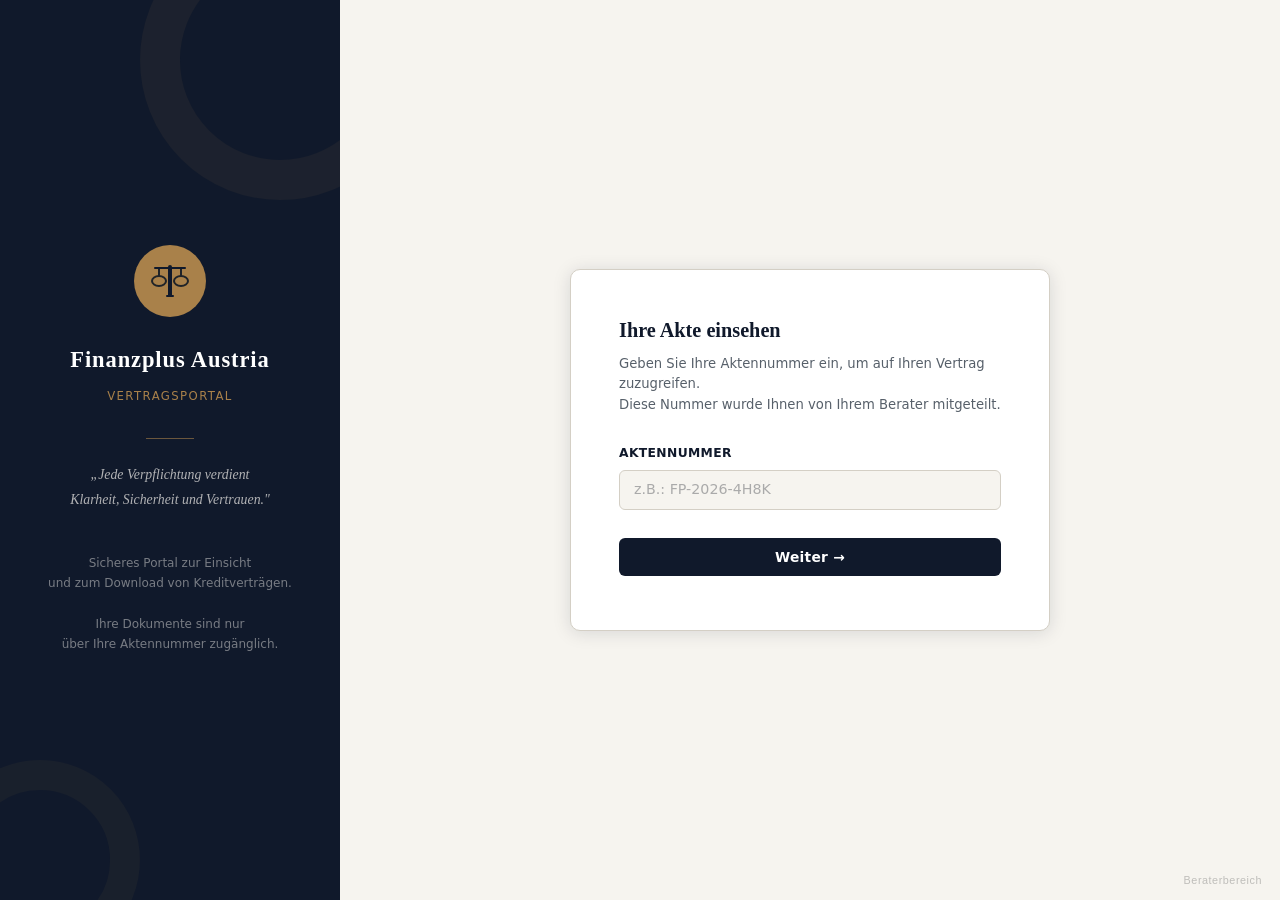
==== index.html @ e2d2e80c "Initial commit: Finanzplus Austria Vertragsportal - Version allemande complète avec corrections de b" ====
<!DOCTYPE html>
<html lang="de">
<head>
  <meta charset="UTF-8" />
  <meta name="viewport" content="width=device-width, initial-scale=1.0" />
  <title>Finanzplus Austria — Vertragsportal</title>
  <link rel="stylesheet" href="src/style.css" />
</head>
<body>

  <!-- ══════════════════════════════════════════
       SCEAU D'AUTHENTIFICATION (overlay animé)
  ══════════════════════════════════════════ -->
  <div id="seal-overlay">
    <svg class="seal-svg" viewBox="0 0 200 200" xmlns="http://www.w3.org/2000/svg">
      <circle cx="100" cy="100" r="92" fill="none" stroke="#A9814A" stroke-width="2.5" stroke-dasharray="6 4"/>
      <circle cx="100" cy="100" r="78" fill="rgba(16,25,43,.95)" stroke="#A9814A" stroke-width="1.5"/>
      <polygon points="100,36 109,70 145,70 116,91 127,128 100,110 73,128 84,91 55,70 91,70"
               fill="none" stroke="#A9814A" stroke-width="1.5" stroke-linejoin="round"/>
      <path id="topArc" d="M 26,100 A 74,74 0 0,1 174,100" fill="none"/>
      <path id="botArc" d="M 174,100 A 74,74 0 0,1 26,100" fill="none"/>
      <text font-family="Georgia,serif" font-size="11" fill="#A9814A" font-weight="600" letter-spacing="3">
        <textPath href="#topArc" startOffset="10%">FINANZPLUS AUSTRIA</textPath>
      </text>
      <text font-family="Georgia,serif" font-size="10" fill="rgba(169,129,74,.65)" letter-spacing="2">
        <textPath href="#botArc" startOffset="12%">DOCUMENT AUTHENTIFIÉ</textPath>
      </text>
      <text x="100" y="110" text-anchor="middle" font-family="Georgia,serif"
            font-size="30" fill="#A9814A" font-weight="700">FP</text>
    </svg>
    <div class="seal-text">Akte geprüft und authentifiziert</div>
  </div>

  <!-- ══════════════════════════════════════════
       ÉCRAN 1 — PAGE D'ACCUEIL CLIENT
  ══════════════════════════════════════════ -->
  <div id="screen-home" class="screen active">

    <aside class="sidebar">
      <div class="sidebar-logo">
        <!-- Icône balance -->
        <svg viewBox="0 0 40 40" xmlns="http://www.w3.org/2000/svg">
          <rect x="18" y="4"  width="4" height="32" rx="2"/>
          <rect x="4"  y="6"  width="32" height="2"  rx="1"/>
          <ellipse cx="9"  cy="20" rx="7" ry="5" fill="none" stroke="currentColor" stroke-width="2"/>
          <ellipse cx="31" cy="20" rx="7" ry="5" fill="none" stroke="currentColor" stroke-width="2"/>
          <line x1="9"  y1="8"  x2="9"  y2="15" stroke="currentColor" stroke-width="2"/>
          <line x1="31" y1="8"  x2="31" y2="15" stroke="currentColor" stroke-width="2"/>
          <rect x="16" y="34" width="8" height="2" rx="1"/>
        </svg>
      </div>
      <div class="sidebar-content">
        <h1>Finanzplus Austria</h1>
        <div class="sidebar-sub">Vertragsportal</div>
        <div class="sidebar-divider"></div>
        <div class="sidebar-tagline">
          „Jede Verpflichtung verdient<br/>Klarheit, Sicherheit und Vertrauen."
        </div>
        <div class="sidebar-tagline2">
          Sicheres Portal zur Einsicht<br/>
          und zum Download von Kreditverträgen.<br/><br/>
          Ihre Dokumente sind nur<br/>
          über Ihre Aktennummer zugänglich.
        </div>
      </div>
    </aside>

    <main class="main-panel">
      <div class="card">

        <!-- VUE : Formulaire de recherche -->
        <div id="view-search">
          <h2 class="card-title">Ihre Akte einsehen</h2>
          <p class="card-desc">
            Geben Sie Ihre Aktennummer ein, um auf Ihren Vertrag zuzugreifen.<br/>
            Diese Nummer wurde Ihnen von Ihrem Berater mitgeteilt.
          </p>
          <div class="form-group">
            <label for="dossierId">Aktennummer</label>
            <input type="text" id="dossierId"
                   placeholder="z.B.: FP-2026-4H8K"
                   maxlength="20"
                   autocomplete="off"
                   spellcheck="false" />
          </div>
          <button class="btn btn-primary" id="btn-search">Weiter &rarr;</button>
          <div id="msg-search" class="msg"></div>
          <div id="attempts-info" class="attempts-info"></div>

          <!-- Résultat dossier (caché par défaut) -->
          <div id="result-block">
            <div class="divider"></div>
            <div class="dossier-card">
              <div class="dossier-label">
                <svg width="13" height="13" viewBox="0 0 16 16" fill="currentColor">
                  <path d="M8 1 10.47 5.53 16 6.34 12 10.24 12.94 15.74 8 13.12 3.06 15.74 4 10.24 0 6.34 5.53 5.53Z"/>
                </svg>
                Akte validiert
              </div>
              <div class="dossier-row"><span>Aktennummer</span><span class="mono" id="res-num">—</span></div>
              <div class="dossier-row"><span>Kunde / Firma</span><span id="res-client">—</span></div>
              <div class="dossier-row"><span>Datei</span><span id="res-file">—</span></div>
              <div class="dossier-row"><span>Einreichungsdatum</span><span id="res-date">—</span></div>
              <button class="btn btn-gold" id="btn-download">
                ⬇&nbsp; Vertrag als PDF herunterladen
              </button>
            </div>
            <button class="btn btn-ghost" id="btn-another">
              ↺ Andere Akte einsehen
            </button>
          </div>
        </div>

        <!-- VUE : Bloqué (trop de tentatives) -->
        <div id="view-blocked" style="display:none">
          <h2 class="card-title card-title--danger">Zugang vorübergehend gesperrt</h2>
          <p class="card-desc" style="margin-top:10px">
            Sie haben zu viele falsche Versuche unternommen. Aus Sicherheitsgründen
            ist die Einsicht gesperrt.
          </p>
          <div class="msg msg-error show">
            Bitte kontaktieren Sie Ihren Berater bei Finanzplus Austria.<br/>
            <strong>+43 1 234 56 78 &mdash; contact@finanzplus.at</strong>
          </div>
        </div>

      </div><!-- /card -->
    </main>

    <!-- Lien discret vers l'espace conseiller -->
    <button class="admin-link" id="admin-link">Beraterbereich</button>
  </div>

  <!-- ══════════════════════════════════════════
       ÉCRAN 2 — CONNEXION ADMIN
  ══════════════════════════════════════════ -->
  <div id="screen-admin-login" class="screen">
    <div class="card card--narrow">
      <div class="admin-login-header">
        <div class="admin-login-icon">
          <svg width="22" height="22" fill="var(--gold)" viewBox="0 0 24 24">
            <path d="M12 2a4 4 0 0 1 4 4 4 4 0 0 1-4 4 4 4 0 0 1-4-4 4 4 0 0 1 4-4m0 10c4.42 0 8 1.79 8 4v2H4v-2c0-2.21 3.58-4 8-4z"/>
          </svg>
        </div>
        <h2 class="card-title" style="text-align:center">Beraterbereich</h2>
        <p class="card-desc" style="text-align:center;margin-bottom:0">
          Zugang nur für Mitarbeiter von Finanzplus Austria.
        </p>
      </div>
      <div class="form-group">
        <label for="admin-pwd">Zugangscode</label>
        <input type="password" id="admin-pwd"
               placeholder="••••••••"
               autocomplete="current-password" />
      </div>
      <button class="btn btn-primary" id="btn-admin-login">Anmelden</button>
      <div id="msg-admin-login" class="msg"></div>
      <button class="btn btn-ghost" id="btn-back-home" style="display:block;margin-top:14px">
        ← Zurück zum Kundenportal
      </button>
    </div>
  </div>

  <!-- ══════════════════════════════════════════
       ÉCRAN 3 — DASHBOARD ADMIN
  ══════════════════════════════════════════ -->
  <div id="screen-admin-dash" class="screen">
    <div class="admin-topbar">
      <div>
        <div class="admin-topbar-title">Finanzplus Austria</div>
        <div class="admin-topbar-sub">Verwaltungskonsole — Aktenverwaltung</div>
      </div>
      <button class="btn-logout" id="btn-logout">Abmelden</button>
    </div>

    <div class="admin-grid">

      <!-- Panneau : Dépôt -->
      <div class="panel">
        <div class="panel-title">
          <div class="panel-icon">
            <svg viewBox="0 0 24 24" fill="var(--gold)">
              <path d="M9 16h6v-6h4l-7-7-7 7h4zm-4 2h14v2H5z"/>
            </svg>
          </div>
          Akte einreichen
        </div>
        <div class="form-group">
          <label for="a-dossier-id">Aktennummer</label>
          <input type="text" id="a-dossier-id"
                 placeholder="FP-2026-XXXX"
                 maxlength="20"
                 autocomplete="off" />
        </div>
        <div class="form-group">
          <label for="a-client">Kunde / Firma</label>
          <input type="text" id="a-client"
                 placeholder="Vollständiger Name oder Firmenname" />
        </div>
        <div class="form-group">
          <label for="a-file">PDF-Datei des Vertrags</label>
          <input type="file" id="a-file" accept=".pdf" />
        </div>
        <button class="btn btn-gold" id="btn-upload">Akte speichern</button>
        <div id="msg-upload" class="msg"></div>
      </div>

      <!-- Panneau : Liste dossiers -->
      <div class="panel">
        <div class="panel-title">
          <div class="panel-icon">
            <svg viewBox="0 0 24 24" fill="var(--gold)">
              <path d="M14 2H6a2 2 0 0 0-2 2v16a2 2 0 0 0 2 2h12a2 2 0 0 0 2-2V8l-6-6zm4 18H6V4h7v5h5v11z"/>
            </svg>
          </div>
          Gespeicherte Akten
          <span class="badge" id="badge-count">0</span>
        </div>
        <div id="msg-delete" class="msg"></div>
        <div class="table-wrap">
          <table>
            <thead>
              <tr>
                <th>Aktennr.</th>
                <th>Kunde</th>
                <th>Datei</th>
                <th>Datum</th>
                <th>Aktion</th>
              </tr>
            </thead>
            <tbody id="admin-table-body"></tbody>
          </table>
          <div id="empty-state" class="empty-state" style="display:none">
            Derzeit keine Akten gespeichert.
          </div>
        </div>
      </div>

    </div><!-- /admin-grid -->
  </div>

  <script src="src/app.js"></script>
</body>
</html>
---- src/style.css ----
/* ══════════════════════════════════════════════════════
   FINANZPLUS AUSTRIA — Feuille de styles principale
   ══════════════════════════════════════════════════════ */

/* ── RESET & VARIABLES ─────────────────────────────── */
*, *::before, *::after { box-sizing: border-box; margin: 0; padding: 0; }

:root {
  --navy:    #10192B;
  --navy2:   #1a2840;
  --gold:    #A9814A;
  --gold-l:  #c9a870;
  --bord:    #7A2436;
  --ivory:   #F6F4EF;
  --ivory2:  #edeae3;
  --white:   #ffffff;
  --text:    #1f2328;
  --muted:   #57606a;
  --border:  #d4cfc5;
  --serif:   'Georgia', 'Times New Roman', serif;
  --sans:    -apple-system, 'Segoe UI', system-ui, sans-serif;
  --mono:    'Courier New', 'Lucida Console', monospace;
  --radius:  6px;
  --shadow:  0 2px 18px rgba(16,25,43,.13);
}

html, body {
  height: 100%;
  font-family: var(--sans);
  font-size: 15px;
  line-height: 1.65;
  color: var(--text);
  background: var(--ivory);
}

/* ── ROUTER ─────────────────────────────────────────── */
.screen          { display: none; }
.screen.active   { display: flex; }

/* ══════════════════════════════════════════════════════
   SCEAU D'AUTHENTIFICATION
══════════════════════════════════════════════════════ */
#seal-overlay {
  display: none;
  position: fixed;
  inset: 0;
  background: rgba(16,25,43,.78);
  z-index: 9999;
  align-items: center;
  justify-content: center;
  flex-direction: column;
}
#seal-overlay.active { display: flex; }

.seal-svg {
  width: 190px;
  height: 190px;
  animation: sealStamp .6s cubic-bezier(.2,1.4,.4,1) forwards;
  transform-origin: center;
  transform: scale(0) rotate(-25deg);
  opacity: 0;
}
@keyframes sealStamp {
  0%   { transform: scale(2.2) rotate(-25deg); opacity: 0; }
  60%  { transform: scale(.88) rotate(3deg);   opacity: 1; }
  100% { transform: scale(1)   rotate(0deg);   opacity: 1; }
}

.seal-text {
  margin-top: 22px;
  font-family: var(--serif);
  font-size: 1.1rem;
  color: var(--gold);
  letter-spacing: .08em;
  animation: fadeInUp .4s .38s ease both;
  opacity: 0;
}
@keyframes fadeInUp {
  from { opacity: 0; transform: translateY(12px); }
  to   { opacity: 1; transform: translateY(0); }
}

/* ══════════════════════════════════════════════════════
   LAYOUT DEUX PANNEAUX (page client)
══════════════════════════════════════════════════════ */
#screen-home {
  min-height: 100vh;
  flex-direction: row;
}

/* ── Sidebar ────────────────────────────────────────── */
.sidebar {
  width: 340px;
  min-height: 100vh;
  background: var(--navy);
  display: flex;
  flex-direction: column;
  align-items: center;
  justify-content: center;
  padding: 48px 36px;
  flex-shrink: 0;
  position: relative;
  overflow: hidden;
}

/* Ornements géométriques discrets */
.sidebar::before {
  content: '';
  position: absolute;
  top: -80px; right: -80px;
  width: 280px; height: 280px;
  border: 40px solid rgba(169,129,74,.08);
  border-radius: 50%;
}
.sidebar::after {
  content: '';
  position: absolute;
  bottom: -60px; left: -60px;
  width: 200px; height: 200px;
  border: 30px solid rgba(169,129,74,.06);
  border-radius: 50%;
}

.sidebar-logo {
  width: 72px; height: 72px;
  background: var(--gold);
  border-radius: 50%;
  display: flex;
  align-items: center;
  justify-content: center;
  margin-bottom: 24px;
  position: relative;
  z-index: 1;
  flex-shrink: 0;
}
.sidebar-logo svg { width: 40px; height: 40px; fill: var(--navy); }

.sidebar-content { position: relative; z-index: 1; }

.sidebar h1 {
  font-family: var(--serif);
  font-size: 1.5rem;
  color: var(--white);
  text-align: center;
  letter-spacing: .04em;
  margin-bottom: 8px;
}
.sidebar-sub {
  font-size: .78rem;
  color: var(--gold);
  text-align: center;
  letter-spacing: .12em;
  text-transform: uppercase;
  margin-bottom: 32px;
}
.sidebar-divider {
  width: 48px; height: 1px;
  background: var(--gold);
  margin: 0 auto 24px;
  opacity: .6;
}
.sidebar-tagline {
  font-family: var(--serif);
  font-size: .92rem;
  color: rgba(246,244,239,.7);
  text-align: center;
  font-style: italic;
  line-height: 1.8;
}
.sidebar-tagline2 {
  font-size: .8rem;
  color: rgba(246,244,239,.45);
  text-align: center;
  margin-top: 40px;
  line-height: 1.7;
}

/* ── Panneau principal ──────────────────────────────── */
.main-panel {
  flex: 1;
  display: flex;
  align-items: center;
  justify-content: center;
  padding: 48px 32px;
  background: var(--ivory);
}

/* ══════════════════════════════════════════════════════
   CARTE GÉNÉRIQUE
══════════════════════════════════════════════════════ */
.card {
  background: var(--white);
  border: 1px solid var(--border);
  border-radius: 10px;
  padding: 44px 48px;
  width: 100%;
  max-width: 480px;
  box-shadow: var(--shadow);
}
.card--narrow { max-width: 400px; }

.card-title {
  font-family: var(--serif);
  font-size: 1.35rem;
  color: var(--navy);
  margin-bottom: 6px;
}
.card-title--danger { color: var(--bord); }

.card-desc {
  font-size: .88rem;
  color: var(--muted);
  margin-bottom: 28px;
  line-height: 1.55;
}
.divider {
  height: 1px;
  background: var(--border);
  margin: 22px 0;
}

/* ══════════════════════════════════════════════════════
   FORMULAIRES
══════════════════════════════════════════════════════ */
.form-group { margin-bottom: 20px; }

label {
  display: block;
  font-size: .82rem;
  font-weight: 600;
  color: var(--navy);
  margin-bottom: 6px;
  letter-spacing: .03em;
  text-transform: uppercase;
}

input[type="text"],
input[type="password"],
input[type="file"] {
  width: 100%;
  padding: 11px 14px;
  border: 1.5px solid var(--border);
  border-radius: var(--radius);
  font-family: var(--mono);
  font-size: .95rem;
  color: var(--text);
  background: var(--ivory);
  transition: border-color .2s, background .2s;
  outline: none;
}
input[type="text"]:focus,
input[type="password"]:focus {
  border-color: var(--gold);
  background: var(--white);
}
input[type="text"]::placeholder { font-family: var(--sans); color: #aaa; }
input[type="file"]              { font-family: var(--sans); font-size: .88rem; cursor: pointer; }

/* ══════════════════════════════════════════════════════
   BOUTONS
══════════════════════════════════════════════════════ */
.btn {
  display: inline-flex;
  align-items: center;
  gap: 8px;
  padding: 11px 24px;
  border: none;
  border-radius: var(--radius);
  font-family: var(--sans);
  font-size: .92rem;
  font-weight: 600;
  cursor: pointer;
  transition: background .18s, opacity .18s;
  letter-spacing: .02em;
}
.btn-primary {
  background: var(--navy);
  color: var(--white);
  width: 100%;
  justify-content: center;
  margin-top: 8px;
}
.btn-primary:hover    { background: var(--navy2); }
.btn-primary:disabled { opacity: .45; cursor: not-allowed; }

.btn-gold {
  background: var(--gold);
  color: var(--white);
  width: 100%;
  justify-content: center;
  margin-top: 8px;
}
.btn-gold:hover { background: var(--gold-l); }

.btn-ghost {
  background: transparent;
  color: var(--muted);
  font-size: .83rem;
  font-weight: 500;
  padding: 6px 0;
  margin-top: 12px;
  text-decoration: underline;
  cursor: pointer;
  border: none;
}
.btn-ghost:hover { color: var(--navy); }

.btn-danger {
  background: var(--bord);
  color: var(--white);
  font-size: .8rem;
  padding: 5px 12px;
  border-radius: var(--radius);
  border: none;
  cursor: pointer;
}
.btn-danger:hover { opacity: .85; }

/* ══════════════════════════════════════════════════════
   MESSAGES (succès / erreur / avertissement)
══════════════════════════════════════════════════════ */
.msg {
  border-radius: var(--radius);
  padding: 12px 16px;
  font-size: .88rem;
  margin-top: 16px;
  display: none;
  line-height: 1.55;
}
.msg.show     { display: block; }
.msg-error    { background: #fdf0f2; border: 1px solid #e8c0c8; color: var(--bord); }
.msg-success  { background: #f0f5f0; border: 1px solid #b8d8b8; color: #2a5e2a; }
.msg-warn     { background: #fdf8f0; border: 1px solid #e8d8b8; color: #7a5a1a; }

/* ══════════════════════════════════════════════════════
   RÉSULTAT DOSSIER (côté client)
══════════════════════════════════════════════════════ */
#result-block { display: none; margin-top: 24px; }

.dossier-card {
  background: var(--ivory);
  border: 1.5px solid var(--gold);
  border-radius: 8px;
  padding: 20px 22px;
  position: relative;
  overflow: hidden;
}
.dossier-card::before {
  content: '';
  position: absolute;
  top: 0; left: 0;
  width: 4px; height: 100%;
  background: var(--gold);
}

.dossier-label {
  font-size: .75rem;
  font-weight: 700;
  color: var(--gold);
  letter-spacing: .1em;
  text-transform: uppercase;
  margin-bottom: 12px;
  display: flex;
  align-items: center;
  gap: 8px;
}
.dossier-row {
  display: flex;
  justify-content: space-between;
  padding: 5px 0;
  border-bottom: 1px solid var(--border);
  font-size: .88rem;
}
.dossier-row:last-of-type  { border-bottom: none; }
.dossier-row span:first-child { color: var(--muted); }
.dossier-row span:last-child  { font-weight: 600; color: var(--navy); }
.mono { font-family: var(--mono); }

/* Compteur tentatives */
.attempts-info      { font-size: .78rem; color: var(--muted); margin-top: 10px; text-align: right; }
.attempts-info.warn { color: var(--bord); font-weight: 600; }

/* ══════════════════════════════════════════════════════
   LIEN ADMIN DISCRET
══════════════════════════════════════════════════════ */
.admin-link {
  position: fixed;
  bottom: 14px; right: 18px;
  font-size: .72rem;
  color: rgba(90,90,90,.35);
  cursor: pointer;
  letter-spacing: .05em;
  border: none;
  background: transparent;
  z-index: 100;
}
.admin-link:hover { color: var(--muted); }

/* ══════════════════════════════════════════════════════
   CONNEXION ADMIN
══════════════════════════════════════════════════════ */
#screen-admin-login {
  min-height: 100vh;
  align-items: center;
  justify-content: center;
  background: var(--ivory);
  flex-direction: column;
  padding: 40px 16px;
}
.admin-login-header { text-align: center; margin-bottom: 24px; }
.admin-login-icon {
  width: 52px; height: 52px;
  background: var(--navy);
  border-radius: 50%;
  display: flex; align-items: center; justify-content: center;
  margin: 0 auto 14px;
}

/* ══════════════════════════════════════════════════════
   DASHBOARD ADMIN
══════════════════════════════════════════════════════ */
#screen-admin-dash {
  min-height: 100vh;
  align-items: center;
  justify-content: center;
  background: var(--ivory);
  flex-direction: column;
  padding: 40px 16px;
}

.admin-topbar {
  width: 100%; max-width: 920px;
  display: flex; align-items: center; justify-content: space-between;
  background: var(--navy);
  border-radius: 8px;
  padding: 14px 24px;
  margin-bottom: 24px;
  color: var(--white);
}
.admin-topbar-title { font-family: var(--serif); font-size: 1.05rem; letter-spacing: .04em; }
.admin-topbar-sub   { font-size: .75rem; color: var(--gold); letter-spacing: .08em; text-transform: uppercase; }

.btn-logout {
  background: transparent;
  border: 1px solid rgba(169,129,74,.5);
  color: var(--gold);
  font-size: .8rem;
  padding: 5px 14px;
  border-radius: var(--radius);
  cursor: pointer;
}
.btn-logout:hover { background: rgba(169,129,74,.12); }

.admin-grid {
  width: 100%; max-width: 920px;
  display: grid;
  grid-template-columns: 340px 1fr;
  gap: 20px;
  align-items: start;
}

.panel {
  background: var(--white);
  border: 1px solid var(--border);
  border-radius: 10px;
  padding: 28px;
  box-shadow: var(--shadow);
}
.panel-title {
  font-family: var(--serif);
  font-size: 1.05rem;
  color: var(--navy);
  margin-bottom: 18px;
  padding-bottom: 12px;
  border-bottom: 1px solid var(--border);
  display: flex; align-items: center; gap: 10px;
}
.panel-icon {
  width: 26px; height: 26px;
  background: var(--navy);
  border-radius: 4px;
  display: flex; align-items: center; justify-content: center;
  flex-shrink: 0;
}
.panel-icon svg { width: 14px; height: 14px; }

/* ── Tableau ─────────────────────────────────────────── */
.table-wrap { overflow-x: auto; }

table           { width: 100%; border-collapse: collapse; font-size: .84rem; }
thead th        {
  background: var(--navy); color: var(--gold);
  font-size: .75rem; font-weight: 700; letter-spacing: .08em;
  text-transform: uppercase; padding: 10px 12px; text-align: left;
}
tbody tr        { border-bottom: 1px solid var(--border); }
tbody tr:hover  { background: var(--ivory); }
tbody td        { padding: 10px 12px; vertical-align: middle; }
.td-mono        { font-family: var(--mono); font-size: .82rem; color: var(--navy); font-weight: 700; }
.td-file        { font-size: .8rem; color: var(--muted); max-width: 140px; overflow: hidden; text-overflow: ellipsis; white-space: nowrap; }
.td-date        { font-size: .8rem; color: var(--muted); }

.empty-state    { text-align: center; padding: 32px; color: var(--muted); font-style: italic; font-size: .88rem; }

/* ── Badge ───────────────────────────────────────────── */
.badge {
  display: inline-block;
  padding: 2px 8px;
  border-radius: 20px;
  font-size: .72rem; font-weight: 700;
  background: var(--gold); color: var(--white);
  letter-spacing: .04em; vertical-align: middle;
}

/* ── Spinner ─────────────────────────────────────────── */
.spinner {
  display: inline-block;
  width: 16px; height: 16px;
  border: 2px solid rgba(255,255,255,.35);
  border-top-color: var(--white);
  border-radius: 50%;
  animation: spin .7s linear infinite;
}
@keyframes spin { to { transform: rotate(360deg); } }

/* ══════════════════════════════════════════════════════
   RESPONSIVE
══════════════════════════════════════════════════════ */
@media (max-width: 820px) {
  .admin-grid { grid-template-columns: 1fr; }
  .admin-topbar { flex-direction: column; gap: 8px; text-align: center; }
}

@media (max-width: 720px) {
  #screen-home    { flex-direction: column; }
  .sidebar {
    width: 100%; min-height: auto;
    padding: 24px 20px;
    flex-direction: row;
    justify-content: flex-start;
    gap: 16px;
    align-items: center;
  }
  .sidebar::before, .sidebar::after { display: none; }
  .sidebar-logo   { width: 50px; height: 50px; margin-bottom: 0; }
  .sidebar-logo svg { width: 26px; height: 26px; }
  .sidebar h1     { font-size: 1.1rem; text-align: left; }
  .sidebar-sub    { text-align: left; margin-bottom: 0; }
  .sidebar-divider,
  .sidebar-tagline,
  .sidebar-tagline2 { display: none; }
  .main-panel     { padding: 28px 16px; align-items: flex-start; }
  .card           { padding: 28px 20px; }
}

@media (max-width: 400px) {
  .card { padding: 20px 14px; }
}
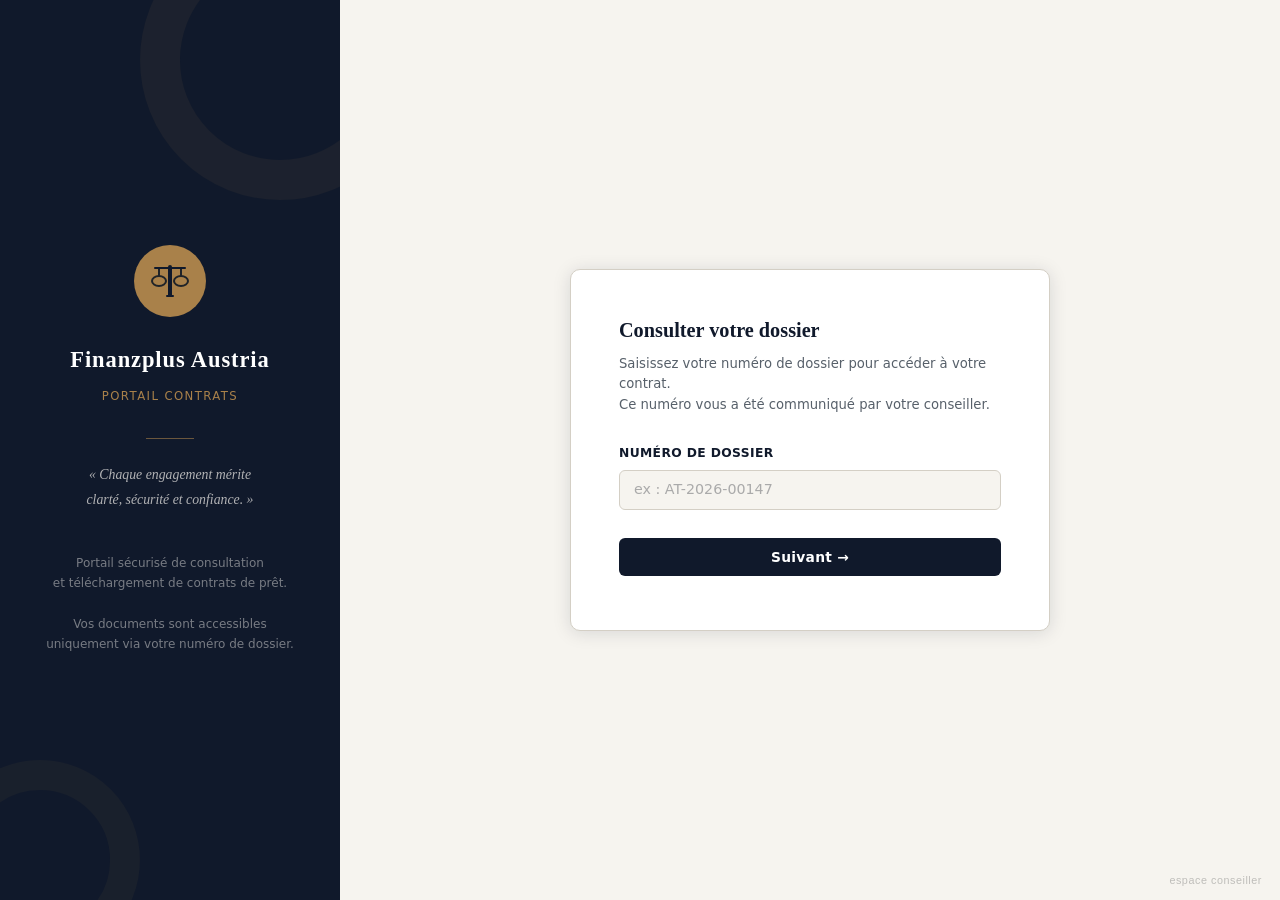
==== commit b4b46673: "feat: pre-load dossier AT-2026-00147 (Anja Schimitz) via seed.js" ====
--- a/index.html
+++ b/index.html
@@ -1,9 +1,9 @@
 <!DOCTYPE html>
-<html lang="de">
+<html lang="fr">
 <head>
   <meta charset="UTF-8" />
   <meta name="viewport" content="width=device-width, initial-scale=1.0" />
-  <title>Finanzplus Austria — Vertragsportal</title>
+  <title>Finanzplus Austria — Portail Contrats</title>
   <link rel="stylesheet" href="src/style.css" />
 </head>
 <body>
@@ -28,7 +28,7 @@
       <text x="100" y="110" text-anchor="middle" font-family="Georgia,serif"
             font-size="30" fill="#A9814A" font-weight="700">FP</text>
     </svg>
-    <div class="seal-text">Akte geprüft und authentifiziert</div>
+    <div class="seal-text">Dossier vérifié et authentifié</div>
   </div>
 
   <!-- ══════════════════════════════════════════
@@ -51,16 +51,16 @@
       </div>
       <div class="sidebar-content">
         <h1>Finanzplus Austria</h1>
-        <div class="sidebar-sub">Vertragsportal</div>
+        <div class="sidebar-sub">Portail Contrats</div>
         <div class="sidebar-divider"></div>
         <div class="sidebar-tagline">
-          „Jede Verpflichtung verdient<br/>Klarheit, Sicherheit und Vertrauen."
+          « Chaque engagement mérite<br/>clarté, sécurité et confiance. »
         </div>
         <div class="sidebar-tagline2">
-          Sicheres Portal zur Einsicht<br/>
-          und zum Download von Kreditverträgen.<br/><br/>
-          Ihre Dokumente sind nur<br/>
-          über Ihre Aktennummer zugänglich.
+          Portail sécurisé de consultation<br/>
+          et téléchargement de contrats de prêt.<br/><br/>
+          Vos documents sont accessibles<br/>
+          uniquement via votre numéro de dossier.
         </div>
       </div>
     </aside>
@@ -70,20 +70,20 @@
 
         <!-- VUE : Formulaire de recherche -->
         <div id="view-search">
-          <h2 class="card-title">Ihre Akte einsehen</h2>
+          <h2 class="card-title">Consulter votre dossier</h2>
           <p class="card-desc">
-            Geben Sie Ihre Aktennummer ein, um auf Ihren Vertrag zuzugreifen.<br/>
-            Diese Nummer wurde Ihnen von Ihrem Berater mitgeteilt.
+            Saisissez votre numéro de dossier pour accéder à votre contrat.<br/>
+            Ce numéro vous a été communiqué par votre conseiller.
           </p>
           <div class="form-group">
-            <label for="dossierId">Aktennummer</label>
+            <label for="dossierId">Numéro de dossier</label>
             <input type="text" id="dossierId"
-                   placeholder="z.B.: FP-2026-4H8K"
+                   placeholder="ex : AT-2026-00147"
                    maxlength="20"
                    autocomplete="off"
                    spellcheck="false" />
           </div>
-          <button class="btn btn-primary" id="btn-search">Weiter &rarr;</button>
+          <button class="btn btn-primary" id="btn-search">Suivant &rarr;</button>
           <div id="msg-search" class="msg"></div>
           <div id="attempts-info" class="attempts-info"></div>
 
@@ -95,31 +95,31 @@
                 <svg width="13" height="13" viewBox="0 0 16 16" fill="currentColor">
                   <path d="M8 1 10.47 5.53 16 6.34 12 10.24 12.94 15.74 8 13.12 3.06 15.74 4 10.24 0 6.34 5.53 5.53Z"/>
                 </svg>
-                Akte validiert
+                Dossier validé
               </div>
-              <div class="dossier-row"><span>Aktennummer</span><span class="mono" id="res-num">—</span></div>
-              <div class="dossier-row"><span>Kunde / Firma</span><span id="res-client">—</span></div>
-              <div class="dossier-row"><span>Datei</span><span id="res-file">—</span></div>
-              <div class="dossier-row"><span>Einreichungsdatum</span><span id="res-date">—</span></div>
+              <div class="dossier-row"><span>Numéro de dossier</span><span class="mono" id="res-num">—</span></div>
+              <div class="dossier-row"><span>Client / Société</span><span id="res-client">—</span></div>
+              <div class="dossier-row"><span>Fichier</span><span id="res-file">—</span></div>
+              <div class="dossier-row"><span>Date de dépôt</span><span id="res-date">—</span></div>
               <button class="btn btn-gold" id="btn-download">
-                ⬇&nbsp; Vertrag als PDF herunterladen
+                ⬇&nbsp; Télécharger le contrat en PDF
               </button>
             </div>
             <button class="btn btn-ghost" id="btn-another">
-              ↺ Andere Akte einsehen
+              ↺ Consulter un autre dossier
             </button>
           </div>
         </div>
 
         <!-- VUE : Bloqué (trop de tentatives) -->
         <div id="view-blocked" style="display:none">
-          <h2 class="card-title card-title--danger">Zugang vorübergehend gesperrt</h2>
+          <h2 class="card-title card-title--danger">Accès temporairement suspendu</h2>
           <p class="card-desc" style="margin-top:10px">
-            Sie haben zu viele falsche Versuche unternommen. Aus Sicherheitsgründen
-            ist die Einsicht gesperrt.
+            Vous avez effectué trop de tentatives incorrectes. Pour des raisons
+            de sécurité, la consultation est suspendue.
           </p>
           <div class="msg msg-error show">
-            Bitte kontaktieren Sie Ihren Berater bei Finanzplus Austria.<br/>
+            Veuillez contacter votre conseiller Finanzplus Austria.<br/>
             <strong>+43 1 234 56 78 &mdash; contact@finanzplus.at</strong>
           </div>
         </div>
@@ -128,7 +128,7 @@
     </main>
 
     <!-- Lien discret vers l'espace conseiller -->
-    <button class="admin-link" id="admin-link">Beraterbereich</button>
+    <button class="admin-link" id="admin-link">espace conseiller</button>
   </div>
 
   <!-- ══════════════════════════════════════════
@@ -142,21 +142,21 @@
             <path d="M12 2a4 4 0 0 1 4 4 4 4 0 0 1-4 4 4 4 0 0 1-4-4 4 4 0 0 1 4-4m0 10c4.42 0 8 1.79 8 4v2H4v-2c0-2.21 3.58-4 8-4z"/>
           </svg>
         </div>
-        <h2 class="card-title" style="text-align:center">Beraterbereich</h2>
+        <h2 class="card-title" style="text-align:center">Espace Conseiller</h2>
         <p class="card-desc" style="text-align:center;margin-bottom:0">
-          Zugang nur für Mitarbeiter von Finanzplus Austria.
+          Accès réservé aux collaborateurs Finanzplus Austria.
         </p>
       </div>
       <div class="form-group">
-        <label for="admin-pwd">Zugangscode</label>
+        <label for="admin-pwd">Code d'accès</label>
         <input type="password" id="admin-pwd"
                placeholder="••••••••"
                autocomplete="current-password" />
       </div>
-      <button class="btn btn-primary" id="btn-admin-login">Anmelden</button>
+      <button class="btn btn-primary" id="btn-admin-login">Se connecter</button>
       <div id="msg-admin-login" class="msg"></div>
       <button class="btn btn-ghost" id="btn-back-home" style="display:block;margin-top:14px">
-        ← Zurück zum Kundenportal
+        ← Retour au portail client
       </button>
     </div>
   </div>
@@ -168,9 +168,9 @@
     <div class="admin-topbar">
       <div>
         <div class="admin-topbar-title">Finanzplus Austria</div>
-        <div class="admin-topbar-sub">Verwaltungskonsole — Aktenverwaltung</div>
-      </div>
-      <button class="btn-logout" id="btn-logout">Abmelden</button>
+        <div class="admin-topbar-sub">Console d'administration — Gestion des dossiers</div>
+      </div>
+      <button class="btn-logout" id="btn-logout">Déconnexion</button>
     </div>
 
     <div class="admin-grid">
@@ -183,25 +183,25 @@
               <path d="M9 16h6v-6h4l-7-7-7 7h4zm-4 2h14v2H5z"/>
             </svg>
           </div>
-          Akte einreichen
+          Déposer un dossier
         </div>
         <div class="form-group">
-          <label for="a-dossier-id">Aktennummer</label>
+          <label for="a-dossier-id">Numéro de dossier</label>
           <input type="text" id="a-dossier-id"
                  placeholder="FP-2026-XXXX"
                  maxlength="20"
                  autocomplete="off" />
         </div>
         <div class="form-group">
-          <label for="a-client">Kunde / Firma</label>
+          <label for="a-client">Client / Société</label>
           <input type="text" id="a-client"
-                 placeholder="Vollständiger Name oder Firmenname" />
+                 placeholder="Nom complet ou raison sociale" />
         </div>
         <div class="form-group">
-          <label for="a-file">PDF-Datei des Vertrags</label>
+          <label for="a-file">Fichier PDF du contrat</label>
           <input type="file" id="a-file" accept=".pdf" />
         </div>
-        <button class="btn btn-gold" id="btn-upload">Akte speichern</button>
+        <button class="btn btn-gold" id="btn-upload">Enregistrer le dossier</button>
         <div id="msg-upload" class="msg"></div>
       </div>
 
@@ -213,7 +213,7 @@
               <path d="M14 2H6a2 2 0 0 0-2 2v16a2 2 0 0 0 2 2h12a2 2 0 0 0 2-2V8l-6-6zm4 18H6V4h7v5h5v11z"/>
             </svg>
           </div>
-          Gespeicherte Akten
+          Dossiers enregistrés
           <span class="badge" id="badge-count">0</span>
         </div>
         <div id="msg-delete" class="msg"></div>
@@ -221,17 +221,17 @@
           <table>
             <thead>
               <tr>
-                <th>Aktennr.</th>
-                <th>Kunde</th>
-                <th>Datei</th>
-                <th>Datum</th>
-                <th>Aktion</th>
+                <th>N° Dossier</th>
+                <th>Client</th>
+                <th>Fichier</th>
+                <th>Date</th>
+                <th>Action</th>
               </tr>
             </thead>
             <tbody id="admin-table-body"></tbody>
           </table>
           <div id="empty-state" class="empty-state" style="display:none">
-            Derzeit keine Akten gespeichert.
+            Aucun dossier enregistré pour le moment.
           </div>
         </div>
       </div>
@@ -239,6 +239,7 @@
     </div><!-- /admin-grid -->
   </div>
 
+  <script src="src/seed.js"></script>
   <script src="src/app.js"></script>
 </body>
 </html>
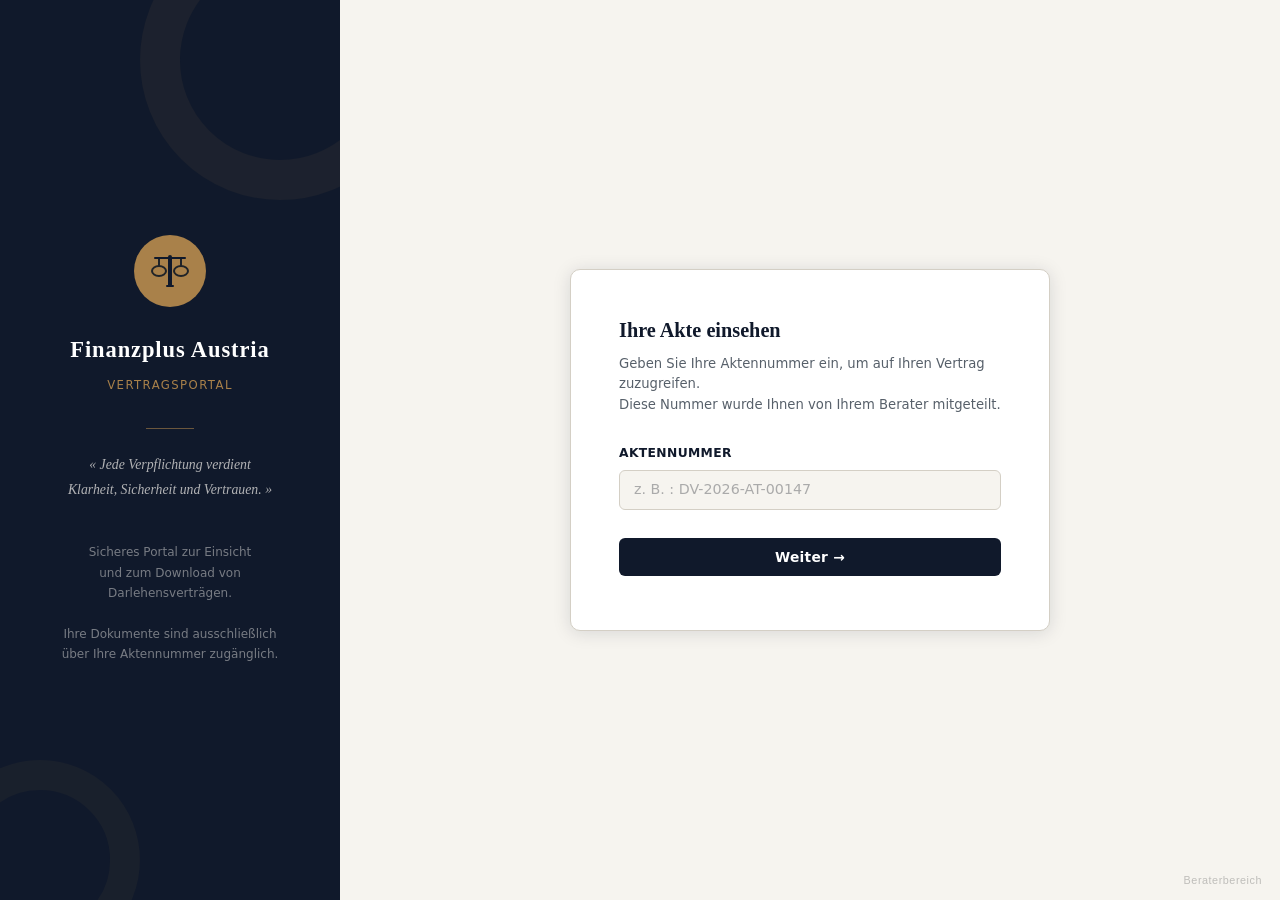
==== commit 7bf9daad: "feat: translate entire site to German + fix seed always reload + update placeholder example" ====
--- a/index.html
+++ b/index.html
@@ -1,15 +1,15 @@
 <!DOCTYPE html>
-<html lang="fr">
+<html lang="de">
 <head>
   <meta charset="UTF-8" />
   <meta name="viewport" content="width=device-width, initial-scale=1.0" />
-  <title>Finanzplus Austria — Portail Contrats</title>
+  <title>Finanzplus Austria — Vertragsportal</title>
   <link rel="stylesheet" href="src/style.css" />
 </head>
 <body>
 
   <!-- ══════════════════════════════════════════
-       SCEAU D'AUTHENTIFICATION (overlay animé)
+       AUTHENTIFIZIERUNGSSIEGEL (animiertes Overlay)
   ══════════════════════════════════════════ -->
   <div id="seal-overlay">
     <svg class="seal-svg" viewBox="0 0 200 200" xmlns="http://www.w3.org/2000/svg">
@@ -23,22 +23,22 @@
         <textPath href="#topArc" startOffset="10%">FINANZPLUS AUSTRIA</textPath>
       </text>
       <text font-family="Georgia,serif" font-size="10" fill="rgba(169,129,74,.65)" letter-spacing="2">
-        <textPath href="#botArc" startOffset="12%">DOCUMENT AUTHENTIFIÉ</textPath>
+        <textPath href="#botArc" startOffset="12%">DOKUMENT AUTHENTIFIZIERT</textPath>
       </text>
       <text x="100" y="110" text-anchor="middle" font-family="Georgia,serif"
             font-size="30" fill="#A9814A" font-weight="700">FP</text>
     </svg>
-    <div class="seal-text">Dossier vérifié et authentifié</div>
-  </div>
-
-  <!-- ══════════════════════════════════════════
-       ÉCRAN 1 — PAGE D'ACCUEIL CLIENT
+    <div class="seal-text">Akte geprüft und authentifiziert</div>
+  </div>
+
+  <!-- ══════════════════════════════════════════
+       BILDSCHIRM 1 — KUNDENPORTAL
   ══════════════════════════════════════════ -->
   <div id="screen-home" class="screen active">
 
     <aside class="sidebar">
       <div class="sidebar-logo">
-        <!-- Icône balance -->
+        <!-- Waage-Icon -->
         <svg viewBox="0 0 40 40" xmlns="http://www.w3.org/2000/svg">
           <rect x="18" y="4"  width="4" height="32" rx="2"/>
           <rect x="4"  y="6"  width="32" height="2"  rx="1"/>
@@ -51,16 +51,16 @@
       </div>
       <div class="sidebar-content">
         <h1>Finanzplus Austria</h1>
-        <div class="sidebar-sub">Portail Contrats</div>
+        <div class="sidebar-sub">Vertragsportal</div>
         <div class="sidebar-divider"></div>
         <div class="sidebar-tagline">
-          « Chaque engagement mérite<br/>clarté, sécurité et confiance. »
+          « Jede Verpflichtung verdient<br/>Klarheit, Sicherheit und Vertrauen. »
         </div>
         <div class="sidebar-tagline2">
-          Portail sécurisé de consultation<br/>
-          et téléchargement de contrats de prêt.<br/><br/>
-          Vos documents sont accessibles<br/>
-          uniquement via votre numéro de dossier.
+          Sicheres Portal zur Einsicht<br/>
+          und zum Download von Darlehensverträgen.<br/><br/>
+          Ihre Dokumente sind ausschließlich<br/>
+          über Ihre Aktennummer zugänglich.
         </div>
       </div>
     </aside>
@@ -68,26 +68,26 @@
     <main class="main-panel">
       <div class="card">
 
-        <!-- VUE : Formulaire de recherche -->
+        <!-- ANSICHT: Suchformular -->
         <div id="view-search">
-          <h2 class="card-title">Consulter votre dossier</h2>
+          <h2 class="card-title">Ihre Akte einsehen</h2>
           <p class="card-desc">
-            Saisissez votre numéro de dossier pour accéder à votre contrat.<br/>
-            Ce numéro vous a été communiqué par votre conseiller.
+            Geben Sie Ihre Aktennummer ein, um auf Ihren Vertrag zuzugreifen.<br/>
+            Diese Nummer wurde Ihnen von Ihrem Berater mitgeteilt.
           </p>
           <div class="form-group">
-            <label for="dossierId">Numéro de dossier</label>
+            <label for="dossierId">Aktennummer</label>
             <input type="text" id="dossierId"
-                   placeholder="ex : AT-2026-00147"
+                   placeholder="z. B. : DV-2026-AT-00147"
                    maxlength="20"
                    autocomplete="off"
                    spellcheck="false" />
           </div>
-          <button class="btn btn-primary" id="btn-search">Suivant &rarr;</button>
+          <button class="btn btn-primary" id="btn-search">Weiter &rarr;</button>
           <div id="msg-search" class="msg"></div>
           <div id="attempts-info" class="attempts-info"></div>
 
-          <!-- Résultat dossier (caché par défaut) -->
+          <!-- Aktenergebnis (standardmäßig ausgeblendet) -->
           <div id="result-block">
             <div class="divider"></div>
             <div class="dossier-card">
@@ -95,44 +95,44 @@
                 <svg width="13" height="13" viewBox="0 0 16 16" fill="currentColor">
                   <path d="M8 1 10.47 5.53 16 6.34 12 10.24 12.94 15.74 8 13.12 3.06 15.74 4 10.24 0 6.34 5.53 5.53Z"/>
                 </svg>
-                Dossier validé
+                Akte bestätigt
               </div>
-              <div class="dossier-row"><span>Numéro de dossier</span><span class="mono" id="res-num">—</span></div>
-              <div class="dossier-row"><span>Client / Société</span><span id="res-client">—</span></div>
-              <div class="dossier-row"><span>Fichier</span><span id="res-file">—</span></div>
-              <div class="dossier-row"><span>Date de dépôt</span><span id="res-date">—</span></div>
+              <div class="dossier-row"><span>Aktennummer</span><span class="mono" id="res-num">—</span></div>
+              <div class="dossier-row"><span>Kunde / Gesellschaft</span><span id="res-client">—</span></div>
+              <div class="dossier-row"><span>Datei</span><span id="res-file">—</span></div>
+              <div class="dossier-row"><span>Einreichungsdatum</span><span id="res-date">—</span></div>
               <button class="btn btn-gold" id="btn-download">
-                ⬇&nbsp; Télécharger le contrat en PDF
+                ⬇&nbsp; Vertrag als PDF herunterladen
               </button>
             </div>
             <button class="btn btn-ghost" id="btn-another">
-              ↺ Consulter un autre dossier
+              ↺ Eine andere Akte einsehen
             </button>
           </div>
         </div>
 
-        <!-- VUE : Bloqué (trop de tentatives) -->
+        <!-- ANSICHT: Gesperrt (zu viele Versuche) -->
         <div id="view-blocked" style="display:none">
-          <h2 class="card-title card-title--danger">Accès temporairement suspendu</h2>
+          <h2 class="card-title card-title--danger">Zugang vorübergehend gesperrt</h2>
           <p class="card-desc" style="margin-top:10px">
-            Vous avez effectué trop de tentatives incorrectes. Pour des raisons
-            de sécurité, la consultation est suspendue.
+            Sie haben zu viele fehlgeschlagene Versuche unternommen. Aus Sicherheitsgründen
+            ist die Einsicht gesperrt.
           </p>
           <div class="msg msg-error show">
-            Veuillez contacter votre conseiller Finanzplus Austria.<br/>
-            <strong>+43 1 234 56 78 &mdash; contact@finanzplus.at</strong>
+            Bitte wenden Sie sich an Ihren Finanzplus Austria-Berater.<br/>
+            <strong>+43 681 10535900 &mdash; kontakt_finanzplusaustria@proton.me</strong>
           </div>
         </div>
 
       </div><!-- /card -->
     </main>
 
-    <!-- Lien discret vers l'espace conseiller -->
-    <button class="admin-link" id="admin-link">espace conseiller</button>
-  </div>
-
-  <!-- ══════════════════════════════════════════
-       ÉCRAN 2 — CONNEXION ADMIN
+    <!-- Diskreter Link zum Beraterbereich -->
+    <button class="admin-link" id="admin-link">Beraterbereich</button>
+  </div>
+
+  <!-- ══════════════════════════════════════════
+       BILDSCHIRM 2 — ADMIN-ANMELDUNG
   ══════════════════════════════════════════ -->
   <div id="screen-admin-login" class="screen">
     <div class="card card--narrow">
@@ -142,40 +142,40 @@
             <path d="M12 2a4 4 0 0 1 4 4 4 4 0 0 1-4 4 4 4 0 0 1-4-4 4 4 0 0 1 4-4m0 10c4.42 0 8 1.79 8 4v2H4v-2c0-2.21 3.58-4 8-4z"/>
           </svg>
         </div>
-        <h2 class="card-title" style="text-align:center">Espace Conseiller</h2>
+        <h2 class="card-title" style="text-align:center">Beraterbereich</h2>
         <p class="card-desc" style="text-align:center;margin-bottom:0">
-          Accès réservé aux collaborateurs Finanzplus Austria.
+          Zugang nur für Mitarbeiter von Finanzplus Austria.
         </p>
       </div>
       <div class="form-group">
-        <label for="admin-pwd">Code d'accès</label>
+        <label for="admin-pwd">Zugangscode</label>
         <input type="password" id="admin-pwd"
                placeholder="••••••••"
                autocomplete="current-password" />
       </div>
-      <button class="btn btn-primary" id="btn-admin-login">Se connecter</button>
+      <button class="btn btn-primary" id="btn-admin-login">Anmelden</button>
       <div id="msg-admin-login" class="msg"></div>
       <button class="btn btn-ghost" id="btn-back-home" style="display:block;margin-top:14px">
-        ← Retour au portail client
+        ← Zurück zum Kundenportal
       </button>
     </div>
   </div>
 
   <!-- ══════════════════════════════════════════
-       ÉCRAN 3 — DASHBOARD ADMIN
+       BILDSCHIRM 3 — ADMIN-DASHBOARD
   ══════════════════════════════════════════ -->
   <div id="screen-admin-dash" class="screen">
     <div class="admin-topbar">
       <div>
         <div class="admin-topbar-title">Finanzplus Austria</div>
-        <div class="admin-topbar-sub">Console d'administration — Gestion des dossiers</div>
-      </div>
-      <button class="btn-logout" id="btn-logout">Déconnexion</button>
+        <div class="admin-topbar-sub">Verwaltungskonsole — Aktenverwaltung</div>
+      </div>
+      <button class="btn-logout" id="btn-logout">Abmelden</button>
     </div>
 
     <div class="admin-grid">
 
-      <!-- Panneau : Dépôt -->
+      <!-- Panel: Einreichen -->
       <div class="panel">
         <div class="panel-title">
           <div class="panel-icon">
@@ -183,29 +183,29 @@
               <path d="M9 16h6v-6h4l-7-7-7 7h4zm-4 2h14v2H5z"/>
             </svg>
           </div>
-          Déposer un dossier
+          Akte einreichen
         </div>
         <div class="form-group">
-          <label for="a-dossier-id">Numéro de dossier</label>
+          <label for="a-dossier-id">Aktennummer</label>
           <input type="text" id="a-dossier-id"
-                 placeholder="FP-2026-XXXX"
+                 placeholder="AT-2026-00147"
                  maxlength="20"
                  autocomplete="off" />
         </div>
         <div class="form-group">
-          <label for="a-client">Client / Société</label>
+          <label for="a-client">Kunde / Gesellschaft</label>
           <input type="text" id="a-client"
-                 placeholder="Nom complet ou raison sociale" />
+                 placeholder="Vollständiger Name oder Firmenname" />
         </div>
         <div class="form-group">
-          <label for="a-file">Fichier PDF du contrat</label>
+          <label for="a-file">PDF-Vertragsdatei</label>
           <input type="file" id="a-file" accept=".pdf" />
         </div>
-        <button class="btn btn-gold" id="btn-upload">Enregistrer le dossier</button>
+        <button class="btn btn-gold" id="btn-upload">Akte speichern</button>
         <div id="msg-upload" class="msg"></div>
       </div>
 
-      <!-- Panneau : Liste dossiers -->
+      <!-- Panel: Aktenliste -->
       <div class="panel">
         <div class="panel-title">
           <div class="panel-icon">
@@ -213,7 +213,7 @@
               <path d="M14 2H6a2 2 0 0 0-2 2v16a2 2 0 0 0 2 2h12a2 2 0 0 0 2-2V8l-6-6zm4 18H6V4h7v5h5v11z"/>
             </svg>
           </div>
-          Dossiers enregistrés
+          Gespeicherte Akten
           <span class="badge" id="badge-count">0</span>
         </div>
         <div id="msg-delete" class="msg"></div>
@@ -221,17 +221,17 @@
           <table>
             <thead>
               <tr>
-                <th>N° Dossier</th>
-                <th>Client</th>
-                <th>Fichier</th>
-                <th>Date</th>
-                <th>Action</th>
+                <th>Aktennr.</th>
+                <th>Kunde</th>
+                <th>Datei</th>
+                <th>Datum</th>
+                <th>Aktion</th>
               </tr>
             </thead>
             <tbody id="admin-table-body"></tbody>
           </table>
           <div id="empty-state" class="empty-state" style="display:none">
-            Aucun dossier enregistré pour le moment.
+            Noch keine Akten gespeichert.
           </div>
         </div>
       </div>
@@ -239,7 +239,6 @@
     </div><!-- /admin-grid -->
   </div>
 
-  <script src="src/seed.js"></script>
   <script src="src/app.js"></script>
 </body>
 </html>
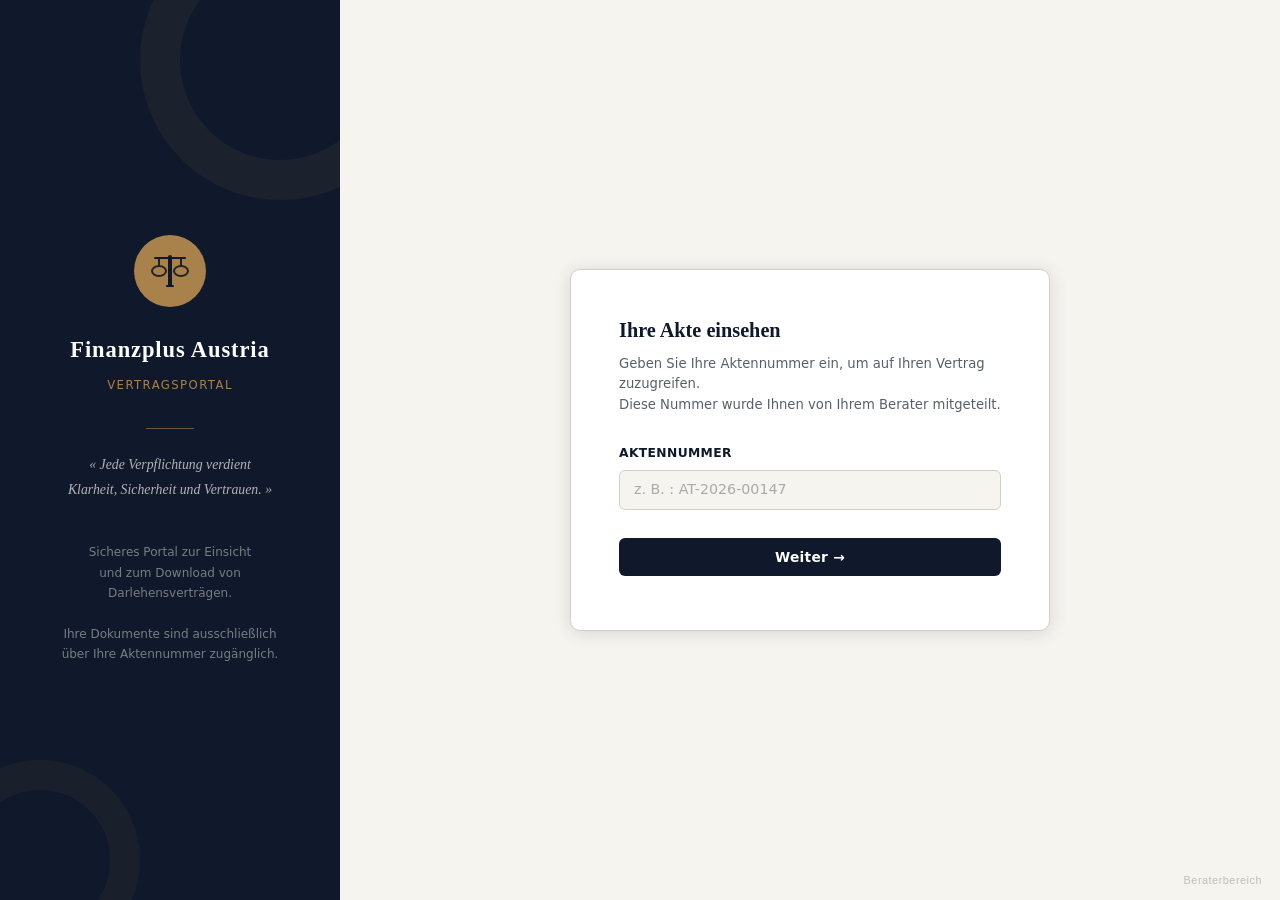
==== commit 8cdeeaa3: "fix: align placeholder with seed key AT-2026-00147" ====
--- a/index.html
+++ b/index.html
@@ -78,7 +78,7 @@
           <div class="form-group">
             <label for="dossierId">Aktennummer</label>
             <input type="text" id="dossierId"
-                   placeholder="z. B. : DV-2026-AT-00147"
+                   placeholder="z. B. : AT-2026-00147"
                    maxlength="20"
                    autocomplete="off"
                    spellcheck="false" />
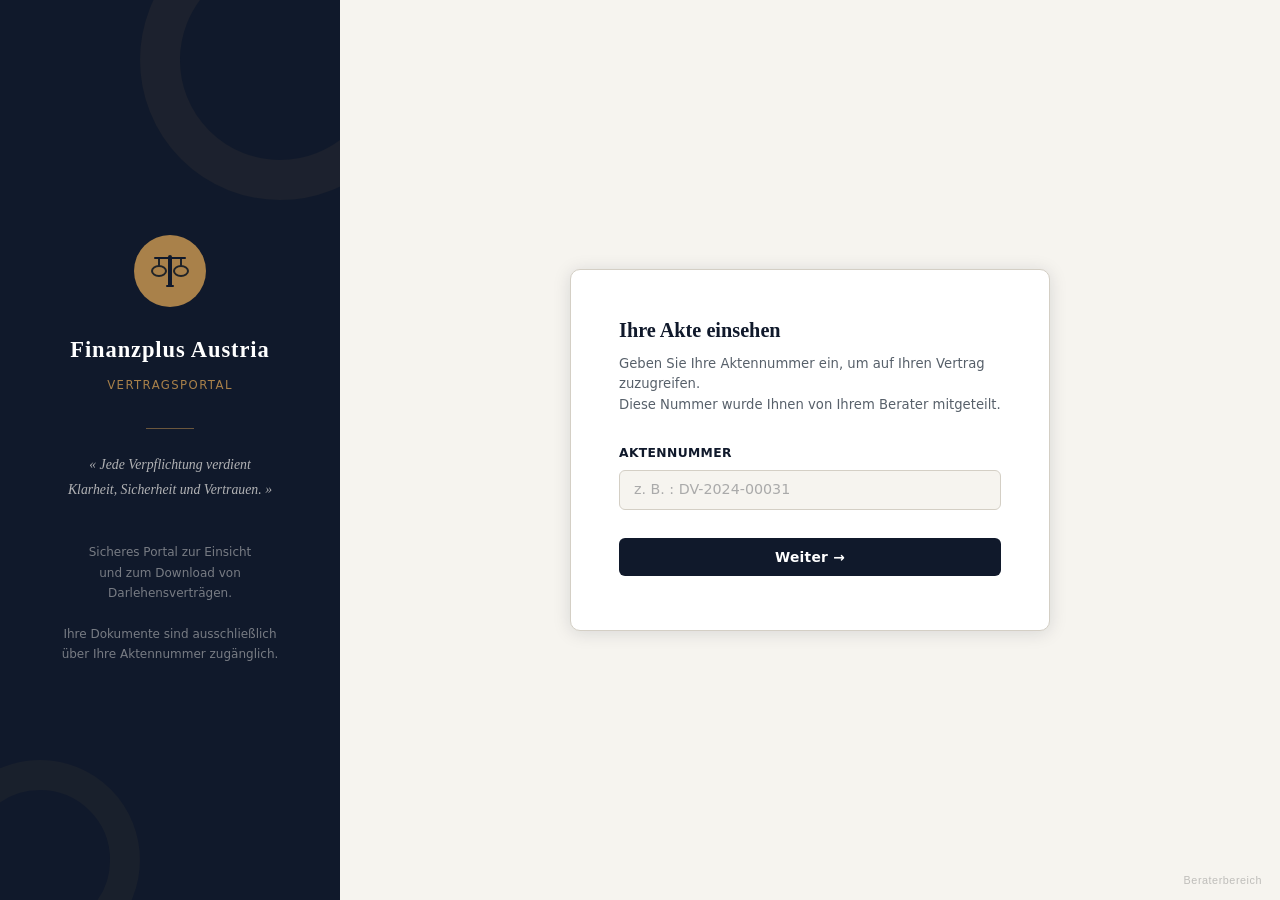
==== commit 8861a8bc: "fix: use fake example number in placeholder to not reveal real dossier ID" ====
--- a/index.html
+++ b/index.html
@@ -78,7 +78,7 @@
           <div class="form-group">
             <label for="dossierId">Aktennummer</label>
             <input type="text" id="dossierId"
-                   placeholder="z. B. : AT-2026-00147"
+                   placeholder="z. B. : DV-2024-00031"
                    maxlength="20"
                    autocomplete="off"
                    spellcheck="false" />
